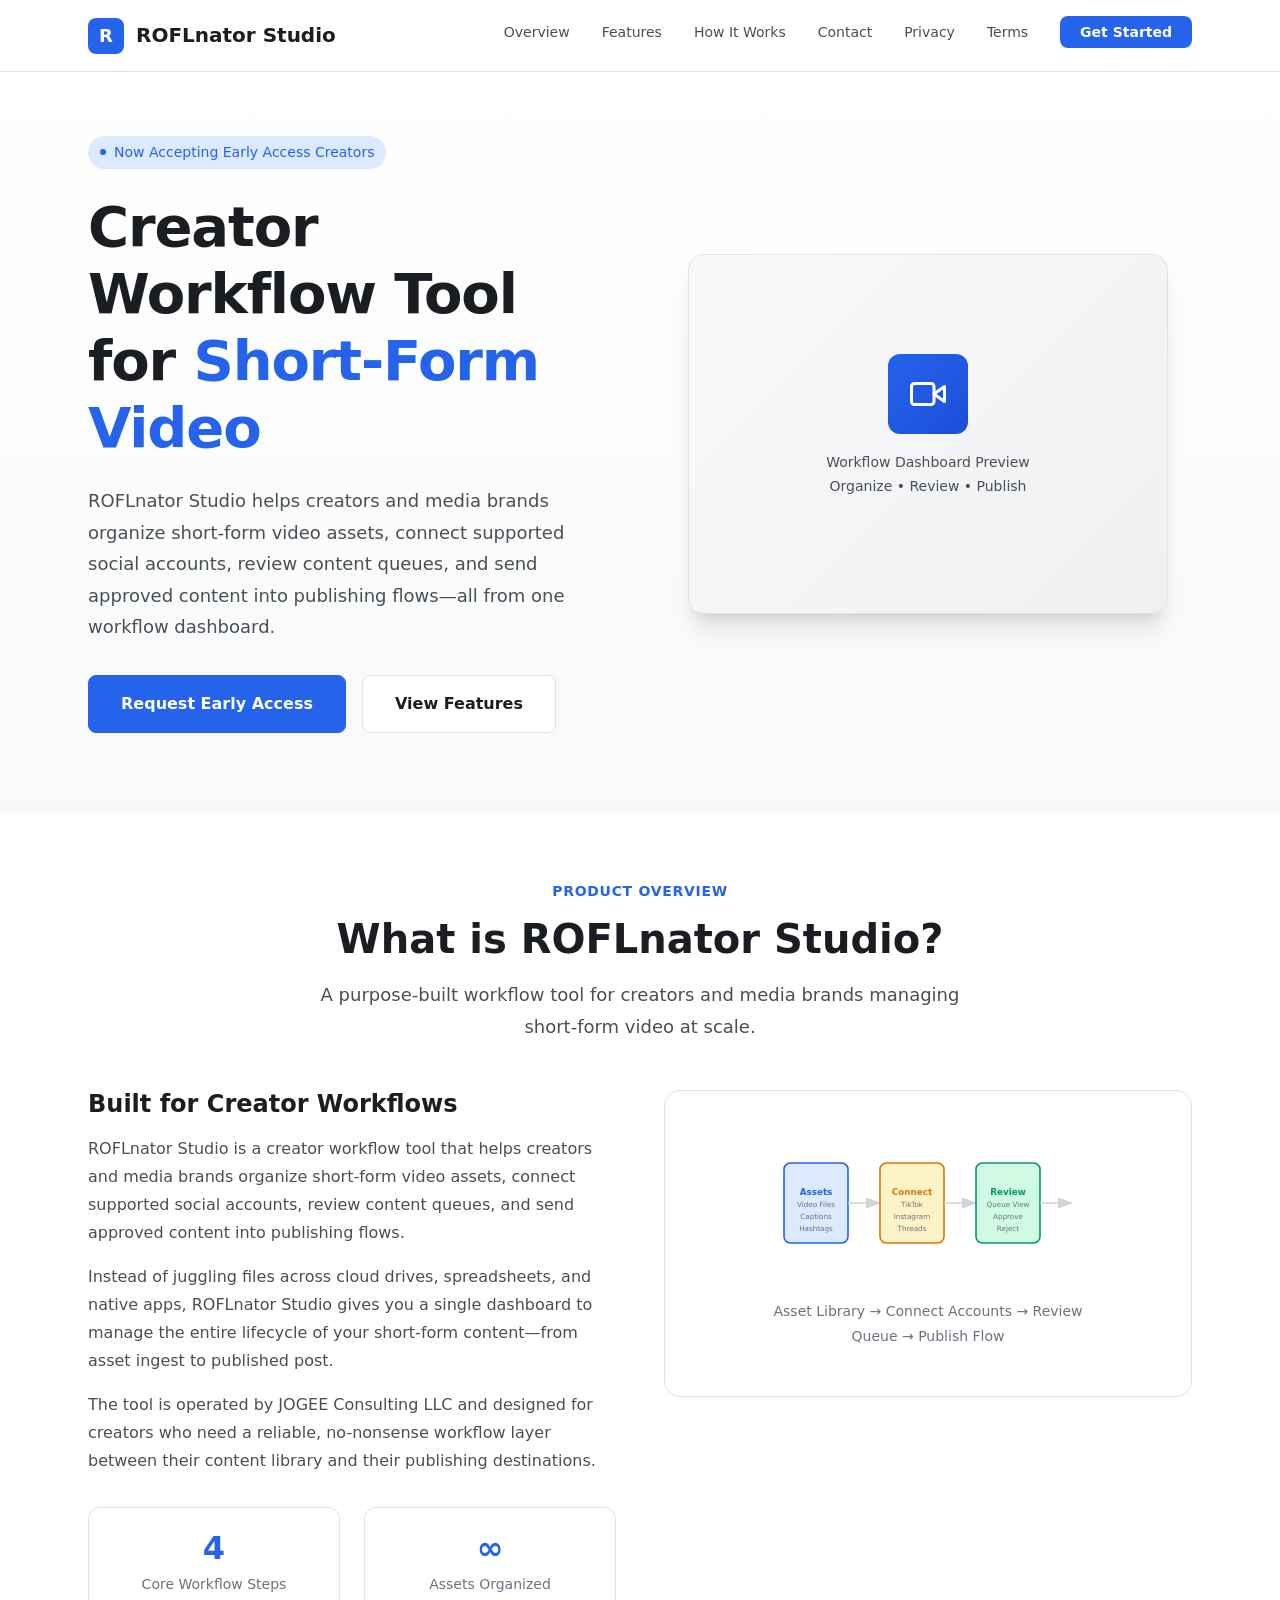
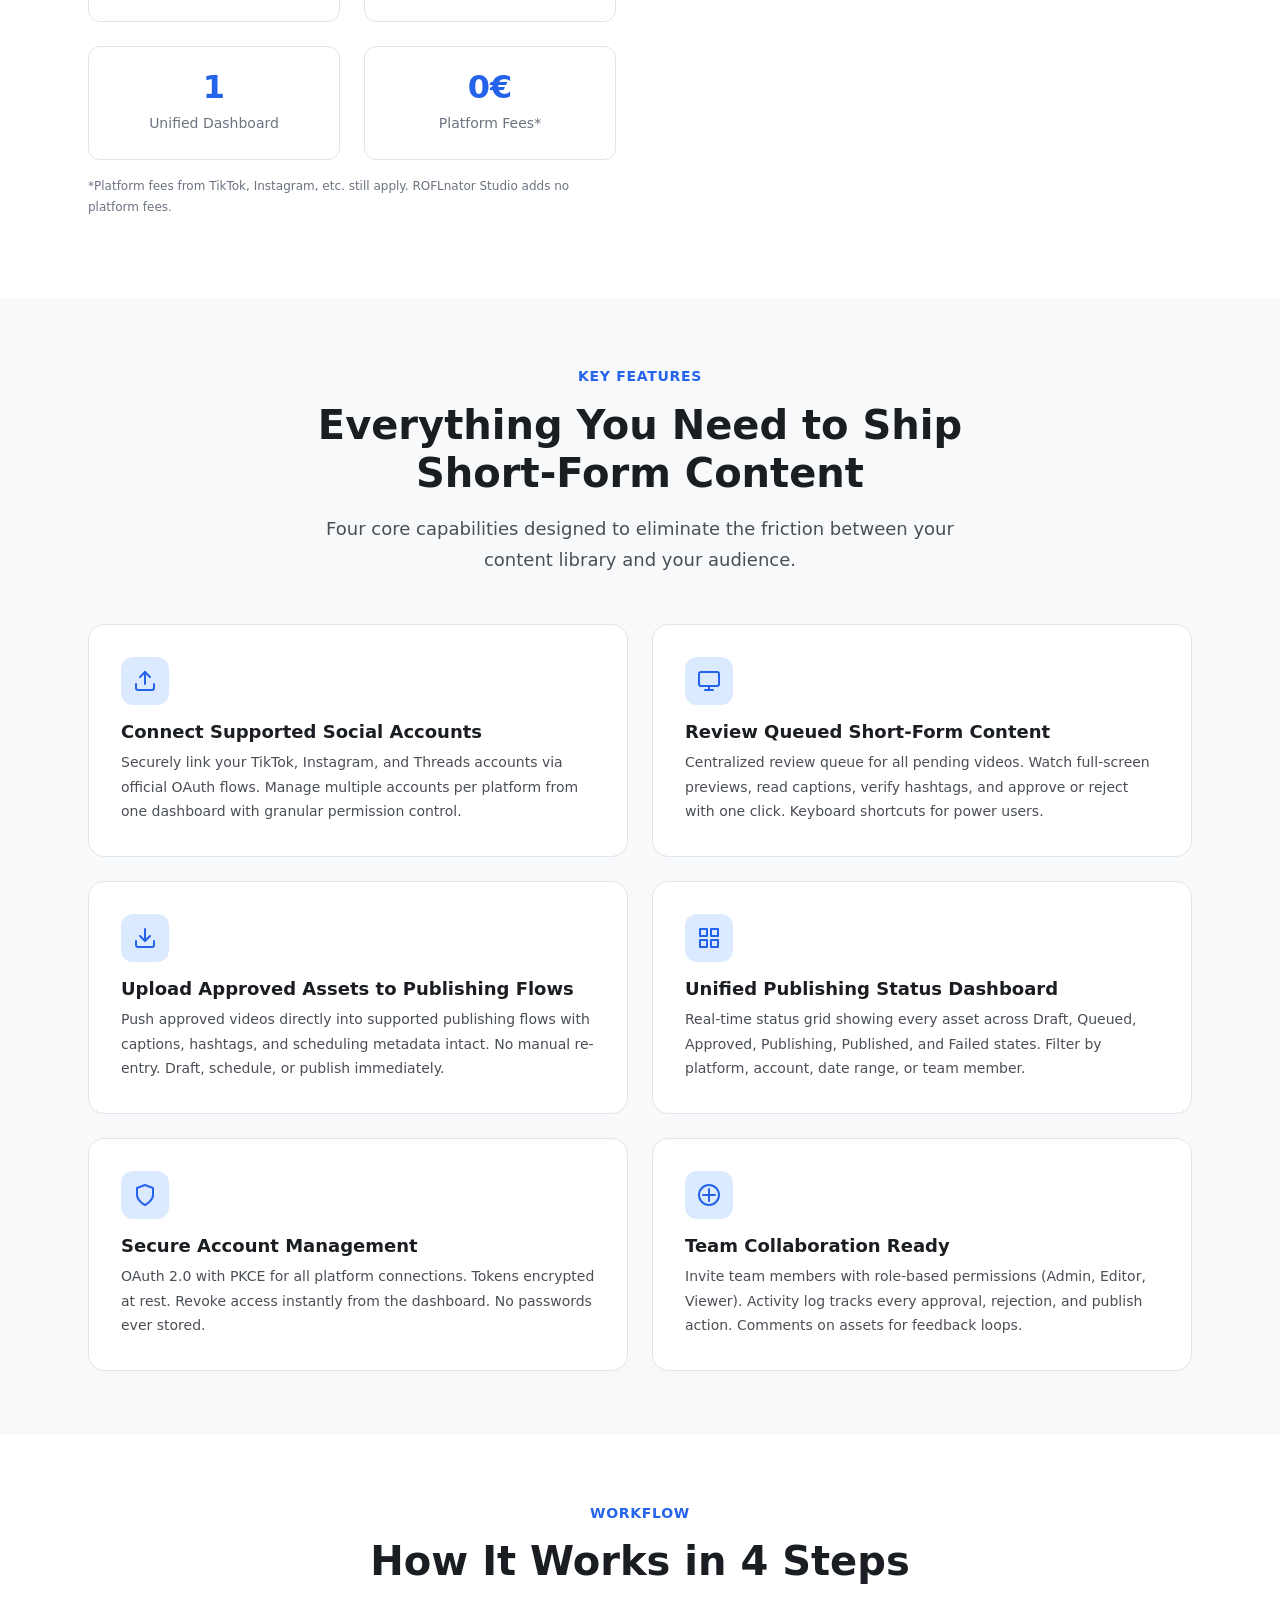
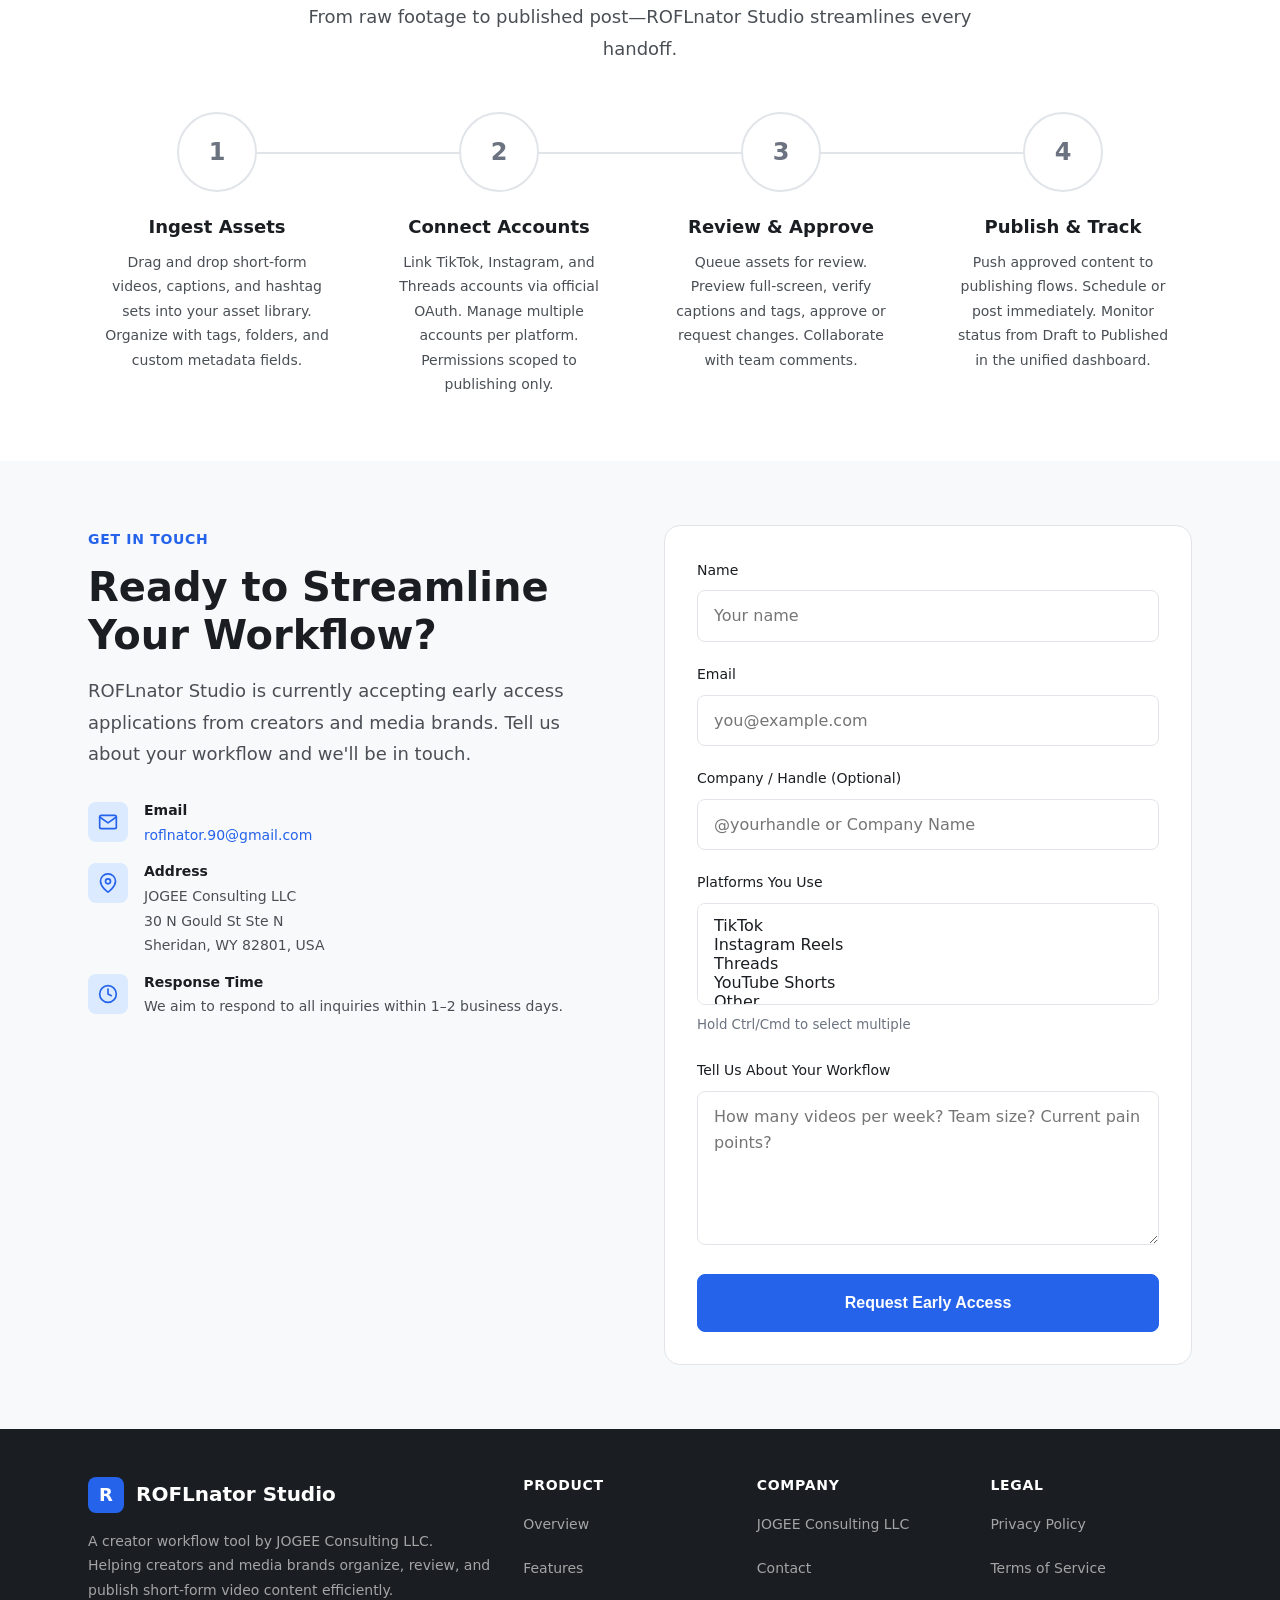
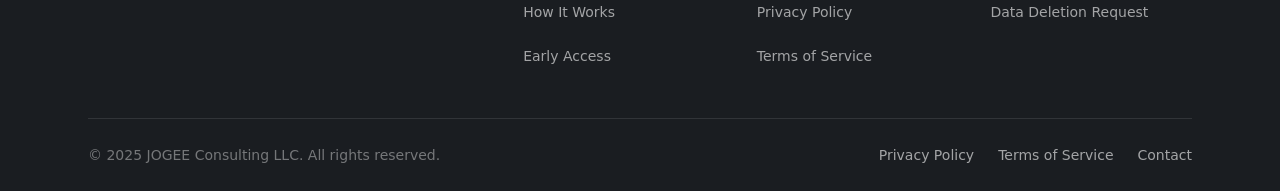
==== index.html @ 49a6d2c1 "ROFLnator Studio static site" ====
<!DOCTYPE html>
<html lang="en">
<head>
  <meta charset="UTF-8">
  <meta name="viewport" content="width=device-width, initial-scale=1.0">
  <meta name="description" content="ROFLnator Studio - A creator workflow tool that helps creators and media brands organize short-form video assets, connect supported social accounts, review content queues, and send approved content into publishing flows.">
  <meta name="theme-color" content="#2563eb">
  <meta property="og:type" content="website">
  <meta property="og:title" content="ROFLnator Studio - Creator Workflow Tool">
  <meta property="og:description" content="Organize short-form video assets, connect social accounts, review content queues, and publish approved videos from one workflow dashboard.">
  <meta property="og:image" content="https://jogee-consulting.github.io/roflnator-studio/og-image.png">
  <meta name="twitter:card" content="summary_large_image">
  <meta name="twitter:title" content="ROFLnator Studio - Creator Workflow Tool">
  <meta name="twitter:description" content="Organize short-form video assets, connect social accounts, review content queues, and publish approved videos from one workflow dashboard.">
  <title>ROFLnator Studio - Creator Workflow Tool for Short-Form Video</title>
  <link rel="stylesheet" href="styles.css">
  <link rel="icon" type="image/svg+xml" href="favicon.svg">
  <link rel="apple-touch-icon" href="apple-touch-icon.png">
  <link rel="manifest" href="site.webmanifest">
</head>
<body>
  <!-- Header -->
  <header class="site-header" role="banner">
    <div class="container">
      <a href="index.html" class="logo" aria-label="ROFLnator Studio Home">
        <span class="logo-mark" aria-hidden="true">R</span>
        <span>ROFLnator Studio</span>
      </a>
      
      <nav class="nav" role="navigation" aria-label="Main navigation">
        <ul class="nav-list" id="navList">
          <li><a href="#overview" class="nav-link">Overview</a></li>
          <li><a href="#features" class="nav-link">Features</a></li>
          <li><a href="#how-it-works" class="nav-link">How It Works</a></li>
          <li><a href="#contact" class="nav-link">Contact</a></li>
          <li><a href="privacy.html" class="nav-link">Privacy</a></li>
          <li><a href="terms.html" class="nav-link">Terms</a></li>
          <li><a href="#contact" class="nav-link nav-cta">Get Started</a></li>
        </ul>
        <button class="nav-toggle" id="navToggle" aria-label="Toggle navigation" aria-expanded="false" aria-controls="navList">
          <span class="nav-toggle-line" aria-hidden="true"></span>
          <span class="nav-toggle-line" aria-hidden="true"></span>
          <span class="nav-toggle-line" aria-hidden="true"></span>
        </button>
      </nav>
    </div>
  </header>

  <!-- Hero Section -->
  <section class="hero" aria-labelledby="hero-title">
    <div class="container">
      <div class="hero-content">
        <span class="hero-badge" aria-hidden="true">Now Accepting Early Access Creators</span>
        <h1 id="hero-title" class="hero-title">
          Creator Workflow Tool for <span class="brand">Short-Form Video</span>
        </h1>
        <p class="hero-description">
          ROFLnator Studio helps creators and media brands organize short-form video assets, connect supported social accounts, review content queues, and send approved content into publishing flows—all from one workflow dashboard.
        </p>
        <div class="hero-actions">
          <a href="#contact" class="btn btn-primary btn-lg">Request Early Access</a>
          <a href="#features" class="btn btn-secondary btn-lg">View Features</a>
        </div>
      </div>
      <div class="hero-visual" aria-hidden="true">
        <div class="hero-illustration">
          <div class="hero-illustration-icon" aria-hidden="true">
            <svg width="36" height="36" viewBox="0 0 24 24" fill="none" stroke="currentColor" stroke-width="2" stroke-linecap="round" stroke-linejoin="round">
              <polygon points="23 7 16 12 23 17 23 7"></polygon>
              <rect x="1" y="5" width="15" height="14" rx="2" ry="2"></rect>
            </svg>
          </div>
          <p class="hero-illustration-text">Workflow Dashboard Preview<br>Organize &bull; Review &bull; Publish</p>
        </div>
      </div>
    </div>
  </section>

  <!-- Overview Section -->
  <section id="overview" class="overview section" aria-labelledby="overview-title">
    <div class="container">
      <div class="section-header">
        <span class="section-label">Product Overview</span>
        <h2 id="overview-title" class="section-title">What is ROFLnator Studio?</h2>
        <p class="section-description">
          A purpose-built workflow tool for creators and media brands managing short-form video at scale.
        </p>
      </div>
      
      <div class="overview-content">
        <div class="overview-text">
          <h3>Built for Creator Workflows</h3>
          <p>
            ROFLnator Studio is a creator workflow tool that helps creators and media brands organize short-form video assets, connect supported social accounts, review content queues, and send approved content into publishing flows.
          </p>
          <p>
            Instead of juggling files across cloud drives, spreadsheets, and native apps, ROFLnator Studio gives you a single dashboard to manage the entire lifecycle of your short-form content—from asset ingest to published post.
          </p>
          <p>
            The tool is operated by JOGEE Consulting LLC and designed for creators who need a reliable, no-nonsense workflow layer between their content library and their publishing destinations.
          </p>
          
          <div class="overview-stats">
            <div class="stat-item">
              <div class="stat-value">4</div>
              <div class="stat-label">Core Workflow Steps</div>
            </div>
            <div class="stat-item">
              <div class="stat-value">∞</div>
              <div class="stat-label">Assets Organized</div>
            </div>
            <div class="stat-item">
              <div class="stat-value">1</div>
              <div class="stat-label">Unified Dashboard</div>
            </div>
            <div class="stat-item">
              <div class="stat-value">0€</div>
              <div class="stat-label">Platform Fees*</div>
            </div>
          </div>
          <p style="font-size: var(--font-size-xs); color: var(--color-text-muted); margin-top: var(--space-4);">
            *Platform fees from TikTok, Instagram, etc. still apply. ROFLnator Studio adds no platform fees.
          </p>
        </div>
        
        <div class="overview-visual" aria-hidden="true">
          <div style="text-align: center; max-width: 320px;">
            <svg width="100%" height="200" viewBox="0 0 400 200" fill="none" xmlns="http://www.w3.org/2000/svg" role="img" aria-label="Workflow diagram showing Assets → Connect → Review → Publish">
              <!-- Asset Library -->
              <rect x="20" y="50" width="80" height="100" rx="8" fill="#dbeafe" stroke="#2563eb" stroke-width="2"/>
              <text x="60" y="90" text-anchor="middle" fill="#2563eb" font-size="11" font-weight="600" font-family="system-ui">Assets</text>
              <text x="60" y="105" text-anchor="middle" fill="#6b7280" font-size="9" font-family="system-ui">Video Files</text>
              <text x="60" y="120" text-anchor="middle" fill="#6b7280" font-size="9" font-family="system-ui">Captions</text>
              <text x="60" y="135" text-anchor="middle" fill="#6b7280" font-size="9" font-family="system-ui">Hashtags</text>
              
              <!-- Arrow 1 -->
              <path d="M100 100 L140 100" stroke="#d1d5db" stroke-width="2" marker-end="url(#arrowhead)"/>
              
              <!-- Connect Accounts -->
              <rect x="140" y="50" width="80" height="100" rx="8" fill="#fef3c7" stroke="#d97706" stroke-width="2"/>
              <text x="180" y="90" text-anchor="middle" fill="#d97706" font-size="11" font-weight="600" font-family="system-ui">Connect</text>
              <text x="180" y="105" text-anchor="middle" fill="#6b7280" font-size="9" font-family="system-ui">TikTok</text>
              <text x="180" y="120" text-anchor="middle" fill="#6b7280" font-size="9" font-family="system-ui">Instagram</text>
              <text x="180" y="135" text-anchor="middle" fill="#6b7280" font-size="9" font-family="system-ui">Threads</text>
              
              <!-- Arrow 2 -->
              <path d="M220 100 L260 100" stroke="#d1d5db" stroke-width="2" marker-end="url(#arrowhead)"/>
              
              <!-- Review Queue -->
              <rect x="260" y="50" width="80" height="100" rx="8" fill="#d1fae5" stroke="#059669" stroke-width="2"/>
              <text x="300" y="90" text-anchor="middle" fill="#059669" font-size="11" font-weight="600" font-family="system-ui">Review</text>
              <text x="300" y="105" text-anchor="middle" fill="#6b7280" font-size="9" font-family="system-ui">Queue View</text>
              <text x="300" y="120" text-anchor="middle" fill="#6b7280" font-size="9" font-family="system-ui">Approve</text>
              <text x="300" y="135" text-anchor="middle" fill="#6b7280" font-size="9" font-family="system-ui">Reject</text>
              
              <!-- Arrow 3 -->
              <path d="M340 100 L380 100" stroke="#d1d5db" stroke-width="2" marker-end="url(#arrowhead)"/>
              
              <!-- Definitions -->
              <defs>
                <marker id="arrowhead" markerWidth="10" markerHeight="7" refX="9" refY="3.5" orient="auto">
                  <polygon points="0 0, 10 3.5, 0 7" fill="#d1d5db"/>
                </marker>
              </defs>
            </svg>
            <p style="margin-top: var(--space-4); font-size: var(--font-size-sm); color: var(--color-text-muted);">
              Asset Library → Connect Accounts → Review Queue → Publish Flow
            </p>
          </div>
        </div>
      </div>
    </div>
  </section>

  <!-- Features Section -->
  <section id="features" class="features section" aria-labelledby="features-title">
    <div class="container">
      <div class="section-header">
        <span class="section-label">Key Features</span>
        <h2 id="features-title" class="section-title">Everything You Need to Ship Short-Form Content</h2>
        <p class="section-description">
          Four core capabilities designed to eliminate the friction between your content library and your audience.
        </p>
      </div>
      
      <div class="features-grid">
        <article class="feature-card">
          <div class="feature-icon" aria-hidden="true">
            <svg width="24" height="24" viewBox="0 0 24 24" fill="none" stroke="currentColor" stroke-width="2" stroke-linecap="round" stroke-linejoin="round">
              <path d="M21 15v4a2 2 0 0 1-2 2H5a2 2 0 0 1-2-2v-4"></path>
              <polyline points="17 8 12 3 7 8"></polyline>
              <line x1="12" y1="3" x2="12" y2="15"></line>
            </svg>
          </div>
          <h3 class="feature-title">Connect Supported Social Accounts</h3>
          <p class="feature-description">
            Securely link your TikTok, Instagram, and Threads accounts via official OAuth flows. Manage multiple accounts per platform from one dashboard with granular permission control.
          </p>
        </article>
        
        <article class="feature-card">
          <div class="feature-icon" aria-hidden="true">
            <svg width="24" height="24" viewBox="0 0 24 24" fill="none" stroke="currentColor" stroke-width="2" stroke-linecap="round" stroke-linejoin="round">
              <rect x="2" y="3" width="20" height="14" rx="2"></rect>
              <path d="M8 21h8"></path>
              <path d="M12 17v4"></path>
            </svg>
          </div>
          <h3 class="feature-title">Review Queued Short-Form Content</h3>
          <p class="feature-description">
            Centralized review queue for all pending videos. Watch full-screen previews, read captions, verify hashtags, and approve or reject with one click. Keyboard shortcuts for power users.
          </p>
        </article>
        
        <article class="feature-card">
          <div class="feature-icon" aria-hidden="true">
            <svg width="24" height="24" viewBox="0 0 24 24" fill="none" stroke="currentColor" stroke-width="2" stroke-linecap="round" stroke-linejoin="round">
              <path d="M21 15v4a2 2 0 0 1-2 2H5a2 2 0 0 1-2-2v-4"></path>
              <polyline points="7 10 12 15 17 10"></polyline>
              <line x1="12" y1="15" x2="12" y2="3"></line>
            </svg>
          </div>
          <h3 class="feature-title">Upload Approved Assets to Publishing Flows</h3>
          <p class="feature-description">
            Push approved videos directly into supported publishing flows with captions, hashtags, and scheduling metadata intact. No manual re-entry. Draft, schedule, or publish immediately.
          </p>
        </article>
        
        <article class="feature-card">
          <div class="feature-icon" aria-hidden="true">
            <svg width="24" height="24" viewBox="0 0 24 24" fill="none" stroke="currentColor" stroke-width="2" stroke-linecap="round" stroke-linejoin="round">
              <rect x="3" y="3" width="7" height="7"></rect>
              <rect x="14" y="3" width="7" height="7"></rect>
              <rect x="14" y="14" width="7" height="7"></rect>
              <rect x="3" y="14" width="7" height="7"></rect>
            </svg>
          </div>
          <h3 class="feature-title">Unified Publishing Status Dashboard</h3>
          <p class="feature-description">
            Real-time status grid showing every asset across Draft, Queued, Approved, Publishing, Published, and Failed states. Filter by platform, account, date range, or team member.
          </p>
        </article>
        
        <article class="feature-card">
          <div class="feature-icon" aria-hidden="true">
            <svg width="24" height="24" viewBox="0 0 24 24" fill="none" stroke="currentColor" stroke-width="2" stroke-linecap="round" stroke-linejoin="round">
              <path d="M12 22s8-4 8-10V5l-8-3-8 3v7c0 6 8 10 8 10z"></path>
            </svg>
          </div>
          <h3 class="feature-title">Secure Account Management</h3>
          <p class="feature-description">
            OAuth 2.0 with PKCE for all platform connections. Tokens encrypted at rest. Revoke access instantly from the dashboard. No passwords ever stored.
          </p>
        </article>
        
        <article class="feature-card">
          <div class="feature-icon" aria-hidden="true">
            <svg width="24" height="24" viewBox="0 0 24 24" fill="none" stroke="currentColor" stroke-width="2" stroke-linecap="round" stroke-linejoin="round">
              <circle cx="12" cy="12" r="10"></circle>
              <line x1="12" y1="6" x2="12" y2="18"></line>
              <line x1="6" y1="12" x2="18" y2="12"></line>
            </svg>
          </div>
          <h3 class="feature-title">Team Collaboration Ready</h3>
          <p class="feature-description">
            Invite team members with role-based permissions (Admin, Editor, Viewer). Activity log tracks every approval, rejection, and publish action. Comments on assets for feedback loops.
          </p>
        </article>
      </div>
    </div>
  </section>

  <!-- How It Works Section -->
  <section id="how-it-works" class="how-it-works section" aria-labelledby="how-title">
    <div class="container">
      <div class="section-header">
        <span class="section-label">Workflow</span>
        <h2 id="how-title" class="section-title">How It Works in 4 Steps</h2>
        <p class="section-description">
          From raw footage to published post—ROFLnator Studio streamlines every handoff.
        </p>
      </div>
      
      <div class="steps">
        <article class="step">
          <div class="step-number" aria-hidden="true">1</div>
          <h3 class="step-title">Ingest Assets</h3>
          <p class="step-description">
            Drag and drop short-form videos, captions, and hashtag sets into your asset library. Organize with tags, folders, and custom metadata fields.
          </p>
        </article>
        
        <article class="step">
          <div class="step-number" aria-hidden="true">2</div>
          <h3 class="step-title">Connect Accounts</h3>
          <p class="step-description">
            Link TikTok, Instagram, and Threads accounts via official OAuth. Manage multiple accounts per platform. Permissions scoped to publishing only.
          </p>
        </article>
        
        <article class="step">
          <div class="step-number" aria-hidden="true">3</div>
          <h3 class="step-title">Review & Approve</h3>
          <p class="step-description">
            Queue assets for review. Preview full-screen, verify captions and tags, approve or request changes. Collaborate with team comments.
          </p>
        </article>
        
        <article class="step">
          <div class="step-number" aria-hidden="true">4</div>
          <h3 class="step-title">Publish & Track</h3>
          <p class="step-description">
            Push approved content to publishing flows. Schedule or post immediately. Monitor status from Draft to Published in the unified dashboard.
          </p>
        </article>
      </div>
    </div>
  </section>

  <!-- Contact Section -->
  <section id="contact" class="contact section" aria-labelledby="contact-title">
    <div class="container">
      <div class="contact-content">
        <div class="contact-info">
          <div class="section-header" style="text-align: left; margin-bottom: var(--space-8);">
            <span class="section-label">Get in Touch</span>
            <h2 id="contact-title" class="section-title">Ready to Streamline Your Workflow?</h2>
            <p class="section-description">
              ROFLnator Studio is currently accepting early access applications from creators and media brands. Tell us about your workflow and we'll be in touch.
            </p>
          </div>
          
          <div class="contact-details">
            <div class="contact-item">
              <div class="contact-icon" aria-hidden="true">
                <svg width="20" height="20" viewBox="0 0 24 24" fill="none" stroke="currentColor" stroke-width="2" stroke-linecap="round" stroke-linejoin="round">
                  <path d="M4 4h16c1.1 0 2 .9 2 2v12c0 1.1-.9 2-2 2H4c-1.1 0-2-.9-2-2V6c0-1.1.9-2 2-2z"></path>
                  <polyline points="22,6 12,13 2,6"></polyline>
                </svg>
              </div>
              <div class="contact-text">
                <h4>Email</h4>
                <p><a href="mailto:roflnator.90@gmail.com">roflnator.90@gmail.com</a></p>
              </div>
            </div>
            
            <div class="contact-item">
              <div class="contact-icon" aria-hidden="true">
                <svg width="20" height="20" viewBox="0 0 24 24" fill="none" stroke="currentColor" stroke-width="2" stroke-linecap="round" stroke-linejoin="round">
                  <path d="M21 10c0 7-9 13-9 13s-9-6-9-13a9 9 0 0 1 18 0z"></path>
                  <circle cx="12" cy="10" r="3"></circle>
                </svg>
              </div>
              <div class="contact-text">
                <h4>Address</h4>
                <p>JOGEE Consulting LLC<br>30 N Gould St Ste N<br>Sheridan, WY 82801, USA</p>
              </div>
            </div>
            
            <div class="contact-item">
              <div class="contact-icon" aria-hidden="true">
                <svg width="20" height="20" viewBox="0 0 24 24" fill="none" stroke="currentColor" stroke-width="2" stroke-linecap="round" stroke-linejoin="round">
                  <circle cx="12" cy="12" r="10"></circle>
                  <polyline points="12 6 12 12 16 14"></polyline>
                </svg>
              </div>
              <div class="contact-text">
                <h4>Response Time</h4>
                <p>We aim to respond to all inquiries within 1–2 business days.</p>
              </div>
            </div>
          </div>
        </div>
        
        <form class="contact-form" action="https://formspree.io/f/your-form-id" method="POST" aria-label="Contact form">
          <div class="form-group">
            <label for="name" class="form-label">Name</label>
            <input type="text" id="name" name="name" class="form-input" required autocomplete="name" placeholder="Your name">
          </div>
          <div class="form-group">
            <label for="email" class="form-label">Email</label>
            <input type="email" id="email" name="email" class="form-input" required autocomplete="email" placeholder="you@example.com">
          </div>
          <div class="form-group">
            <label for="company" class="form-label">Company / Handle (Optional)</label>
            <input type="text" id="company" name="company" class="form-input" autocomplete="organization" placeholder="@yourhandle or Company Name">
          </div>
          <div class="form-group">
            <label for="platforms" class="form-label">Platforms You Use</label>
            <select id="platforms" name="platforms" class="form-input" multiple>
              <option value="tiktok">TikTok</option>
              <option value="instagram">Instagram Reels</option>
              <option value="threads">Threads</option>
              <option value="youtube">YouTube Shorts</option>
              <option value="other">Other</option>
            </select>
            <small style="color: var(--color-text-muted);">Hold Ctrl/Cmd to select multiple</small>
          </div>
          <div class="form-group">
            <label for="message" class="form-label">Tell Us About Your Workflow</label>
            <textarea id="message" name="message" class="form-textarea" rows="5" placeholder="How many videos per week? Team size? Current pain points?"></textarea>
          </div>
          <button type="submit" class="btn btn-primary btn-lg form-submit">Request Early Access</button>
        </form>
      </div>
    </div>
  </section>

  <!-- Footer -->
  <footer class="site-footer" role="contentinfo">
    <div class="container">
      <div class="footer-content">
        <div class="footer-brand">
          <a href="index.html" class="logo" aria-label="ROFLnator Studio Home">
            <span class="logo-mark" aria-hidden="true">R</span>
            <span>ROFLnator Studio</span>
          </a>
          <p>
            A creator workflow tool by JOGEE Consulting LLC. Helping creators and media brands organize, review, and publish short-form video content efficiently.
          </p>
        </div>
        
        <nav class="footer-column" aria-label="Product">
          <h4>Product</h4>
          <ul class="footer-links">
            <li><a href="#overview">Overview</a></li>
            <li><a href="#features">Features</a></li>
            <li><a href="#how-it-works">How It Works</a></li>
            <li><a href="#contact">Early Access</a></li>
          </ul>
        </nav>
        
        <nav class="footer-column" aria-label="Company">
          <h4>Company</h4>
          <ul class="footer-links">
            <li><a href="https://jogee-consulting.com" target="_blank" rel="noopener">JOGEE Consulting LLC</a></li>
            <li><a href="#contact">Contact</a></li>
            <li><a href="privacy.html">Privacy Policy</a></li>
            <li><a href="terms.html">Terms of Service</a></li>
          </ul>
        </nav>
        
        <nav class="footer-column" aria-label="Legal">
          <h4>Legal</h4>
          <ul class="footer-links">
            <li><a href="privacy.html">Privacy Policy</a></li>
            <li><a href="terms.html">Terms of Service</a></li>
            <li><a href="mailto:roflnator.90@gmail.com">Data Deletion Request</a></li>
          </ul>
        </nav>
      </div>
      
      <div class="footer-bottom">
        <p class="footer-copyright">
          © 2025 JOGEE Consulting LLC. All rights reserved.
        </p>
        <nav class="footer-legal" aria-label="Footer legal links">
          <a href="privacy.html">Privacy Policy</a>
          <a href="terms.html">Terms of Service</a>
          <a href="mailto:roflnator.90@gmail.com">Contact</a>
        </nav>
      </div>
    </div>
  </footer>

  <script src="script.js"></script>
</body>
</html>
---- styles.css ----
/* ROFLnator Studio - Professional Design System */
/* GitHub Pages compatible - Pure CSS, no build step required */

/* ==========================================================================
   CSS Custom Properties (Design Tokens)
   ========================================================================== */
:root {
  /* Color Palette - Neutral Professional */
  --color-bg: #ffffff;
  --color-bg-alt: #f8f9fa;
  --color-bg-muted: #eef0f2;
  --color-surface: #ffffff;
  --color-surface-elevated: #ffffff;
  --color-border: #e1e4e8;
  --color-border-strong: #d0d5d9;
  
  --color-text-primary: #1a1d21;
  --color-text-secondary: #4a4f55;
  --color-text-muted: #6b7280;
  --color-text-inverse: #ffffff;
  --color-text-link: #2563eb;
  --color-text-link-hover: #1d4ed8;
  
  --color-brand: #2563eb;
  --color-brand-hover: #1d4ed8;
  --color-brand-light: #dbeafe;
  --color-brand-muted: #93c5fd;
  
  --color-success: #059669;
  --color-success-light: #d1fae5;
  --color-warning: #d97706;
  --color-warning-light: #fef3c7;
  --color-error: #dc2626;
  --color-error-light: #fee2e2;
  
  /* Typography */
  --font-sans: system-ui, -apple-system, BlinkMacSystemFont, 'Segoe UI', Roboto, 'Helvetica Neue', Arial, sans-serif;
  --font-mono: ui-monospace, SFMono-Regular, 'SF Mono', Menlo, Consolas, 'Liberation Mono', monospace;
  
  --font-size-xs: 0.75rem;    /* 12px */
  --font-size-sm: 0.875rem;   /* 14px */
  --font-size-base: 1rem;     /* 16px */
  --font-size-lg: 1.125rem;   /* 18px */
  --font-size-xl: 1.25rem;    /* 20px */
  --font-size-2xl: 1.5rem;    /* 24px */
  --font-size-3xl: 2rem;      /* 32px */
  --font-size-4xl: 2.5rem;    /* 40px */
  --font-size-5xl: 3.5rem;    /* 56px */
  
  --font-weight-normal: 400;
  --font-weight-medium: 500;
  --font-weight-semibold: 600;
  --font-weight-bold: 700;
  
  --line-height-tight: 1.2;
  --line-height-snug: 1.4;
  --line-height-normal: 1.6;
  --line-height-relaxed: 1.75;
  --line-height-loose: 2;
  
  /* Spacing Scale */
  --space-1: 0.25rem;   /* 4px */
  --space-2: 0.5rem;    /* 8px */
  --space-3: 0.75rem;   /* 12px */
  --space-4: 1rem;      /* 16px */
  --space-5: 1.25rem;   /* 20px */
  --space-6: 1.5rem;    /* 24px */
  --space-8: 2rem;      /* 32px */
  --space-10: 2.5rem;   /* 40px */
  --space-12: 3rem;     /* 48px */
  --space-16: 4rem;     /* 64px */
  --space-20: 5rem;     /* 80px */
  --space-24: 6rem;     /* 96px */
  
  /* Border Radius */
  --radius-sm: 0.25rem;   /* 4px */
  --radius-md: 0.5rem;    /* 8px */
  --radius-lg: 0.75rem;   /* 12px */
  --radius-xl: 1rem;      /* 16px */
  --radius-2xl: 1.5rem;   /* 24px */
  --radius-full: 9999px;
  
  /* Shadows */
  --shadow-sm: 0 1px 2px 0 rgb(0 0 0 / 0.05);
  --shadow-md: 0 4px 6px -1px rgb(0 0 0 / 0.1), 0 2px 4px -2px rgb(0 0 0 / 0.1);
  --shadow-lg: 0 10px 15px -3px rgb(0 0 0 / 0.1), 0 4px 6px -4px rgb(0 0 0 / 0.1);
  --shadow-xl: 0 20px 25px -5px rgb(0 0 0 / 0.1), 0 8px 10px -6px rgb(0 0 0 / 0.1);
  
  /* Transitions */
  --transition-fast: 150ms ease;
  --transition-base: 200ms ease;
  --transition-slow: 300ms ease;
  
  /* Layout */
  --container-max: 72rem;     /* 1152px */
  --container-narrow: 48rem;  /* 768px */
  --header-height: 4.5rem;    /* 72px */
  
  /* Z-index */
  --z-dropdown: 100;
  --z-sticky: 200;
  --z-fixed: 300;
  --z-modal: 400;
  --z-popover: 500;
  --z-tooltip: 600;
}

/* ==========================================================================
   Reset & Base Styles
   ========================================================================== */
*, *::before, *::after {
  box-sizing: border-box;
  margin: 0;
  padding: 0;
}

html {
  font-size: 16px;
  scroll-behavior: smooth;
  -webkit-text-size-adjust: 100%;
}

body {
  font-family: var(--font-sans);
  font-size: var(--font-size-base);
  line-height: var(--line-height-relaxed);
  color: var(--color-text-primary);
  background-color: var(--color-bg);
  -webkit-font-smoothing: antialiased;
  -moz-osx-font-smoothing: grayscale;
  text-rendering: optimizeLegibility;
}

img, picture, video, canvas, svg {
  display: block;
  max-width: 100%;
  height: auto;
}

a {
  color: var(--color-text-link);
  text-decoration: none;
  transition: color var(--transition-fast);
}

a:hover {
  color: var(--color-text-link-hover);
}

a:focus-visible,
button:focus-visible,
input:focus-visible,
select:focus-visible,
textarea:focus-visible {
  outline: 2px solid var(--color-brand);
  outline-offset: 2px;
}

h1, h2, h3, h4, h5, h6 {
  font-weight: var(--font-weight-bold);
  line-height: var(--line-height-tight);
  color: var(--color-text-primary);
}

h1 { font-size: var(--font-size-5xl); }
h2 { font-size: var(--font-size-4xl); }
h3 { font-size: var(--font-size-3xl); }
h4 { font-size: var(--font-size-2xl); }
h5 { font-size: var(--font-size-xl); }
h6 { font-size: var(--font-size-lg); }

p {
  margin-bottom: var(--space-4);
  line-height: var(--line-height-relaxed);
}

ul, ol {
  margin-bottom: var(--space-4);
  padding-left: var(--space-6);
}

li {
  margin-bottom: var(--space-2);
}

code, pre {
  font-family: var(--font-mono);
  font-size: 0.9em;
}

code {
  background: var(--color-bg-muted);
  padding: var(--space-1) var(--space-2);
  border-radius: var(--radius-sm);
}

pre {
  background: var(--color-bg-alt);
  padding: var(--space-4);
  border-radius: var(--radius-md);
  overflow-x: auto;
  margin-bottom: var(--space-4);
}

pre code {
  background: none;
  padding: 0;
}

hr {
  border: none;
  border-top: 1px solid var(--color-border);
  margin: var(--space-12) 0;
}

/* ==========================================================================
   Layout Utilities
   ========================================================================== */
.container {
  width: 100%;
  max-width: var(--container-max);
  margin: 0 auto;
  padding: 0 var(--space-6);
}

.container-narrow {
  max-width: var(--container-narrow);
}

.section {
  padding: var(--space-16) 0;
}

.section-sm {
  padding: var(--space-10) 0;
}

.section-lg {
  padding: var(--space-20) 0;
}

.section-xl {
  padding: var(--space-24) 0;
}

/* ==========================================================================
   Header & Navigation
   ========================================================================== */
.site-header {
  position: fixed;
  top: 0;
  left: 0;
  right: 0;
  height: var(--header-height);
  background: rgba(255, 255, 255, 0.95);
  backdrop-filter: blur(8px);
  border-bottom: 1px solid var(--color-border);
  z-index: var(--z-fixed);
}

.site-header .container {
  display: flex;
  align-items: center;
  justify-content: space-between;
  height: 100%;
}

.logo {
  display: flex;
  align-items: center;
  gap: var(--space-3);
  font-weight: var(--font-weight-bold);
  font-size: var(--font-size-xl);
  color: var(--color-text-primary);
  text-decoration: none;
}

.logo:hover {
  color: var(--color-brand);
}

.logo-mark {
  width: 36px;
  height: 36px;
  background: var(--color-brand);
  border-radius: var(--radius-md);
  display: flex;
  align-items: center;
  justify-content: center;
  color: var(--color-text-inverse);
  font-weight: var(--font-weight-bold);
  font-size: var(--font-size-lg);
}

.nav-list {
  display: flex;
  align-items: center;
  gap: var(--space-8);
  list-style: none;
  padding: 0;
  margin: 0;
}

.nav-link {
  font-size: var(--font-size-sm);
  font-weight: var(--font-weight-medium);
  color: var(--color-text-secondary);
  padding: var(--space-2) 0;
  position: relative;
  transition: color var(--transition-fast);
}

.nav-link:hover {
  color: var(--color-text-primary);
}

.nav-link::after {
  content: '';
  position: absolute;
  bottom: 0;
  left: 0;
  width: 0;
  height: 2px;
  background: var(--color-brand);
  transition: width var(--transition-base);
}

.nav-link:hover::after {
  width: 100%;
}

.nav-cta {
  background: var(--color-brand);
  color: var(--color-text-inverse) !important;
  padding: var(--space-2) var(--space-5);
  border-radius: var(--radius-md);
  font-weight: var(--font-weight-semibold);
  font-size: var(--font-size-sm);
  transition: background-color var(--transition-fast), transform var(--transition-fast), box-shadow var(--transition-fast);
}

.nav-cta:hover {
  background: var(--color-brand-hover);
  color: var(--color-text-inverse) !important;
  transform: translateY(-1px);
  box-shadow: var(--shadow-md);
}

.nav-cta::after {
  display: none;
}

/* Mobile nav toggle */
.nav-toggle {
  display: none;
  background: none;
  border: none;
  padding: var(--space-2);
  cursor: pointer;
}

.nav-toggle-line {
  display: block;
  width: 24px;
  height: 2px;
  background: var(--color-text-primary);
  margin: 5px 0;
  transition: transform var(--transition-base), opacity var(--transition-base);
}

/* ==========================================================================
   Hero Section
   ========================================================================== */
.hero {
  padding: calc(var(--header-height) + var(--space-16)) 0 var(--space-20);
  background: linear-gradient(180deg, var(--color-bg) 0%, var(--color-bg-alt) 100%);
}

.hero .container {
  display: grid;
  grid-template-columns: 1fr 1fr;
  gap: var(--space-12);
  align-items: center;
}

.hero-content {
  max-width: 48rem;
}

.hero-badge {
  display: inline-flex;
  align-items: center;
  gap: var(--space-2);
  background: var(--color-brand-light);
  color: var(--color-brand);
  padding: var(--space-1) var(--space-3);
  border-radius: var(--radius-full);
  font-size: var(--font-size-sm);
  font-weight: var(--font-weight-medium);
  margin-bottom: var(--space-6);
  width: fit-content;
}

.hero-badge::before {
  content: '';
  width: 6px;
  height: 6px;
  background: var(--color-brand);
  border-radius: 50%;
  animation: pulse 2s infinite;
}

@keyframes pulse {
  0%, 100% { opacity: 1; }
  50% { opacity: 0.5; }
}

.hero-title {
  font-size: clamp(var(--font-size-3xl), 5vw, var(--font-size-5xl));
  line-height: var(--line-height-tight);
  margin-bottom: var(--space-6);
  letter-spacing: -0.02em;
}

.hero-title .brand {
  color: var(--color-brand);
}

.hero-description {
  font-size: var(--font-size-lg);
  line-height: var(--line-height-relaxed);
  color: var(--color-text-secondary);
  margin-bottom: var(--space-8);
  max-width: 38rem;
}

.hero-actions {
  display: flex;
  flex-wrap: wrap;
  gap: var(--space-4);
}

.hero-visual {
  display: flex;
  justify-content: center;
  align-items: center;
}

.hero-illustration {
  width: 100%;
  max-width: 480px;
  aspect-ratio: 4/3;
  background: linear-gradient(135deg, var(--color-bg-alt) 0%, var(--color-bg-muted) 100%);
  border-radius: var(--radius-xl);
  border: 1px solid var(--color-border);
  display: flex;
  flex-direction: column;
  align-items: center;
  justify-content: center;
  gap: var(--space-4);
  padding: var(--space-8);
  box-shadow: var(--shadow-xl);
}

.hero-illustration-icon {
  width: 80px;
  height: 80px;
  background: linear-gradient(135deg, var(--color-brand) 0%, var(--color-brand-hover) 100%);
  border-radius: var(--radius-lg);
  display: flex;
  align-items: center;
  justify-content: center;
  color: var(--color-text-inverse);
  font-size: 2rem;
}

.hero-illustration-text {
  text-align: center;
  color: var(--color-text-secondary);
  font-size: var(--font-size-sm);
  line-height: var(--line-height-relaxed);
}

/* ==========================================================================
   Buttons
   ========================================================================== */
.btn {
  display: inline-flex;
  align-items: center;
  justify-content: center;
  gap: var(--space-2);
  padding: var(--space-3) var(--space-6);
  font-size: var(--font-size-sm);
  font-weight: var(--font-weight-semibold);
  line-height: 1.5;
  border-radius: var(--radius-md);
  border: 1px solid transparent;
  cursor: pointer;
  transition: all var(--transition-fast);
  text-decoration: none;
  white-space: nowrap;
}

.btn:disabled {
  opacity: 0.6;
  cursor: not-allowed;
}

.btn-primary {
  background: var(--color-brand);
  color: var(--color-text-inverse);
  border-color: var(--color-brand);
}

.btn-primary:hover:not(:disabled) {
  background: var(--color-brand-hover);
  border-color: var(--color-brand-hover);
  box-shadow: var(--shadow-md);
}

.btn-secondary {
  background: var(--color-surface);
  color: var(--color-text-primary);
  border-color: var(--color-border);
}

.btn-secondary:hover:not(:disabled) {
  background: var(--color-bg-alt);
  border-color: var(--color-border-strong);
  box-shadow: var(--shadow-sm);
}

.btn-outline {
  background: transparent;
  color: var(--color-brand);
  border-color: var(--color-brand);
}

.btn-outline:hover:not(:disabled) {
  background: var(--color-brand-light);
}

.btn-ghost {
  background: transparent;
  color: var(--color-text-secondary);
  border-color: transparent;
}

.btn-ghost:hover:not(:disabled) {
  background: var(--color-bg-muted);
  color: var(--color-text-primary);
}

.btn-lg {
  padding: var(--space-4) var(--space-8);
  font-size: var(--font-size-base);
}

.btn-sm {
  padding: var(--space-2) var(--space-4);
  font-size: var(--font-size-xs);
}

.btn-full {
  width: 100%;
}

/* ==========================================================================
   Sections - Common
   ========================================================================== */
.section-header {
  text-align: center;
  max-width: 42rem;
  margin: 0 auto var(--space-12);
}

.section-label {
  display: inline-block;
  font-size: var(--font-size-sm);
  font-weight: var(--font-weight-semibold);
  color: var(--color-brand);
  text-transform: uppercase;
  letter-spacing: 0.05em;
  margin-bottom: var(--space-3);
}

.section-title {
  margin-bottom: var(--space-4);
}

.section-description {
  color: var(--color-text-secondary);
  font-size: var(--font-size-lg);
  margin-bottom: 0;
}

/* ==========================================================================
   Overview Section
   ========================================================================== */
.overview {
  background: var(--color-bg);
}

.overview-content {
  display: grid;
  grid-template-columns: 1fr 1fr;
  gap: var(--space-12);
  align-items: start;
}

.overview-text h3 {
  font-size: var(--font-size-2xl);
  margin-bottom: var(--space-4);
}

.overview-text p {
  margin-bottom: var(--space-4);
  color: var(--color-text-secondary);
}

.overview-stats {
  display: grid;
  grid-template-columns: repeat(2, 1fr);
  gap: var(--space-6);
  margin-top: var(--space-8);
}

.stat-item {
  padding: var(--space-6);
  background: var(--color-surface);
  border: 1px solid var(--color-border);
  border-radius: var(--radius-lg);
  text-align: center;
  transition: border-color var(--transition-base), box-shadow var(--transition-base);
}

.stat-item:hover {
  border-color: var(--color-border-strong);
  box-shadow: var(--shadow-md);
}

.stat-value {
  font-size: var(--font-size-3xl);
  font-weight: var(--font-weight-bold);
  color: var(--color-brand);
  line-height: 1;
  margin-bottom: var(--space-2);
}

.stat-label {
  font-size: var(--font-size-sm);
  color: var(--color-text-muted);
  font-weight: var(--font-weight-medium);
}

.overview-visual {
  background: var(--color-surface);
  border: 1px solid var(--color-border);
  border-radius: var(--radius-xl);
  padding: var(--space-8);
  min-height: 300px;
  display: flex;
  flex-direction: column;
  justify-content: center;
  align-items: center;
}

/* ==========================================================================
   Features Section
   ========================================================================== */
.features {
  background: var(--color-bg-alt);
}

.features-grid {
  display: grid;
  grid-template-columns: repeat(2, 1fr);
  gap: var(--space-6);
}

.feature-card {
  background: var(--color-surface);
  border: 1px solid var(--color-border);
  border-radius: var(--radius-xl);
  padding: var(--space-8);
  transition: all var(--transition-base);
}

.feature-card:hover {
  border-color: var(--color-brand);
  box-shadow: var(--shadow-lg);
  transform: translateY(-2px);
}

.feature-icon {
  width: 48px;
  height: 48px;
  background: var(--color-brand-light);
  border-radius: var(--radius-lg);
  display: flex;
  align-items: center;
  justify-content: center;
  margin-bottom: var(--space-4);
  color: var(--color-brand);
  font-size: 1.5rem;
}

.feature-title {
  font-size: var(--font-size-lg);
  font-weight: var(--font-weight-semibold);
  margin-bottom: var(--space-2);
}

.feature-description {
  color: var(--color-text-secondary);
  font-size: var(--font-size-sm);
  line-height: var(--line-height-relaxed);
  margin-bottom: 0;
}

/* ==========================================================================
   How It Works Section
   ========================================================================== */
.how-it-works {
  background: var(--color-bg);
}

.steps {
  display: grid;
  grid-template-columns: repeat(4, 1fr);
  gap: var(--space-6);
  position: relative;
}

.steps::before {
  content: '';
  position: absolute;
  top: 40px;
  left: 10%;
  right: 10%;
  height: 2px;
  background: var(--color-border);
  z-index: 0;
}

.step {
  position: relative;
  z-index: 1;
  text-align: center;
  padding: 0 var(--space-4);
}

.step-number {
  width: 80px;
  height: 80px;
  background: var(--color-surface);
  border: 2px solid var(--color-border);
  border-radius: 50%;
  display: flex;
  align-items: center;
  justify-content: center;
  margin: 0 auto var(--space-6);
  font-size: var(--font-size-2xl);
  font-weight: var(--font-weight-bold);
  color: var(--color-text-muted);
  transition: all var(--transition-base);
  position: relative;
}

.step:hover .step-number {
  border-color: var(--color-brand);
  background: var(--color-brand);
  color: var(--color-text-inverse);
}

.step-title {
  font-size: var(--font-size-lg);
  font-weight: var(--font-weight-semibold);
  margin-bottom: var(--space-3);
}

.step-description {
  font-size: var(--font-size-sm);
  color: var(--color-text-secondary);
  line-height: var(--line-height-relaxed);
  margin-bottom: 0;
}

/* ==========================================================================
   Contact Section
   ========================================================================== */
.contact {
  background: var(--color-bg-alt);
}

.contact-content {
  display: grid;
  grid-template-columns: 1fr 1fr;
  gap: var(--space-12);
  align-items: start;
}

.contact-info h3 {
  font-size: var(--font-size-2xl);
  margin-bottom: var(--space-4);
}

.contact-info p {
  color: var(--color-text-secondary);
  margin-bottom: var(--space-8);
}

.contact-details {
  display: flex;
  flex-direction: column;
  gap: var(--space-4);
}

.contact-item {
  display: flex;
  align-items: flex-start;
  gap: var(--space-4);
}

.contact-icon {
  width: 40px;
  height: 40px;
  background: var(--color-brand-light);
  border-radius: var(--radius-md);
  display: flex;
  align-items: center;
  justify-content: center;
  color: var(--color-brand);
  flex-shrink: 0;
}

.contact-text h4 {
  font-size: var(--font-size-sm);
  font-weight: var(--font-weight-semibold);
  margin-bottom: var(--space-1);
}

.contact-text p {
  font-size: var(--font-size-sm);
  color: var(--color-text-secondary);
  margin-bottom: 0;
}

.contact-form {
  background: var(--color-surface);
  border: 1px solid var(--color-border);
  border-radius: var(--radius-xl);
  padding: var(--space-8);
}

.form-group {
  margin-bottom: var(--space-5);
}

.form-label {
  display: block;
  font-size: var(--font-size-sm);
  font-weight: var(--font-weight-medium);
  color: var(--color-text-primary);
  margin-bottom: var(--space-2);
}

.form-input,
.form-textarea {
  width: 100%;
  padding: var(--space-3) var(--space-4);
  font-size: var(--font-size-base);
  font-family: inherit;
  line-height: var(--line-height-normal);
  color: var(--color-text-primary);
  background: var(--color-bg);
  border: 1px solid var(--color-border);
  border-radius: var(--radius-md);
  transition: border-color var(--transition-fast), box-shadow var(--transition-fast);
}

.form-input:focus,
.form-textarea:focus {
  outline: none;
  border-color: var(--color-brand);
  box-shadow: 0 0 0 3px var(--color-brand-light);
}

.form-textarea {
  min-height: 120px;
  resize: vertical;
}

.form-submit {
  width: 100%;
}

/* ==========================================================================
   Footer
   ========================================================================== */
.site-footer {
  background: var(--color-text-primary);
  color: var(--color-text-inverse);
  padding: var(--space-12) 0 var(--space-6);
}

.footer-content {
  display: grid;
  grid-template-columns: 2fr 1fr 1fr 1fr;
  gap: var(--space-8);
  margin-bottom: var(--space-10);
}

.footer-brand .logo {
  color: var(--color-text-inverse);
  margin-bottom: var(--space-4);
}

.footer-brand .logo:hover {
  color: var(--color-brand-muted);
}

.footer-brand p {
  color: rgba(255, 255, 255, 0.6);
  font-size: var(--font-size-sm);
  line-height: var(--line-height-relaxed);
  margin-bottom: 0;
}

.footer-column h4 {
  color: var(--color-text-inverse);
  font-size: var(--font-size-sm);
  font-weight: var(--font-weight-semibold);
  text-transform: uppercase;
  letter-spacing: 0.05em;
  margin-bottom: var(--space-4);
}

.footer-links {
  list-style: none;
  padding: 0;
  margin: 0;
  display: flex;
  flex-direction: column;
  gap: var(--space-2);
}

.footer-links a {
  color: rgba(255, 255, 255, 0.6);
  font-size: var(--font-size-sm);
  transition: color var(--transition-fast);
}

.footer-links a:hover {
  color: var(--color-text-inverse);
}

.footer-bottom {
  padding-top: var(--space-6);
  border-top: 1px solid rgba(255, 255, 255, 0.1);
  display: flex;
  flex-wrap: wrap;
  justify-content: space-between;
  align-items: center;
  gap: var(--space-4);
}

.footer-copyright {
  font-size: var(--font-size-sm);
  color: rgba(255, 255, 255, 0.4);
  margin: 0;
}

.footer-legal {
  display: flex;
  gap: var(--space-6);
}

.footer-legal a {
  font-size: var(--font-size-sm);
  color: rgba(255, 255, 255, 0.6);
  transition: color var(--transition-fast);
}

.footer-legal a:hover {
  color: var(--color-text-inverse);
}

/* ==========================================================================
   Policy Pages (Privacy, Terms)
   ========================================================================== */
.policy-page {
  padding-top: calc(var(--header-height) + var(--space-12));
  padding-bottom: var(--space-16);
  background: var(--color-bg);
}

.policy-hero {
  background: var(--color-bg-alt);
  border-bottom: 1px solid var(--color-border);
  padding: var(--space-12) 0;
}

.policy-hero h1 {
  font-size: var(--font-size-4xl);
  margin-bottom: var(--space-4);
}

.policy-hero p {
  color: var(--color-text-secondary);
  font-size: var(--font-size-lg);
  max-width: 42rem;
  margin-bottom: 0;
}

.policy-content {
  max-width: var(--container-narrow);
  margin: 0 auto;
  padding: var(--space-12) var(--space-6);
}

.policy-section {
  margin-bottom: var(--space-12);
  padding-bottom: var(--space-12);
  border-bottom: 1px solid var(--color-border);
}

.policy-section:last-child {
  border-bottom: none;
  margin-bottom: 0;
  padding-bottom: 0;
}

.policy-section h2 {
  font-size: var(--font-size-2xl);
  margin-bottom: var(--space-4);
  padding-bottom: var(--space-2);
  border-bottom: 2px solid var(--color-brand);
  display: inline-block;
}

.policy-section h3 {
  font-size: var(--font-size-lg);
  font-weight: var(--font-weight-semibold);
  margin: var(--space-6) 0 var(--space-3);
}

.policy-section p {
  margin-bottom: var(--space-4);
  color: var(--color-text-secondary);
  line-height: var(--line-height-relaxed);
}

.policy-section ul {
  margin-bottom: var(--space-4);
  padding-left: var(--space-6);
}

.policy-section li {
  margin-bottom: var(--space-2);
  color: var(--color-text-secondary);
  line-height: var(--line-height-relaxed);
}

.policy-section a {
  text-decoration: underline;
  text-underline-offset: 2px;
}

.policy-section a:hover {
  text-decoration-thickness: 2px;
}

.policy-meta {
  background: var(--color-bg-alt);
  border: 1px solid var(--color-border);
  border-radius: var(--radius-lg);
  padding: var(--space-6);
  margin-bottom: var(--space-8);
  font-size: var(--font-size-sm);
  color: var(--color-text-secondary);
}

.policy-meta strong {
  color: var(--color-text-primary);
}

.policy-contact {
  background: var(--color-brand-light);
  border: 1px solid var(--color-brand);
  border-radius: var(--radius-lg);
  padding: var(--space-6);
  margin-top: var(--space-8);
}

.policy-contact h3 {
  font-size: var(--font-size-lg);
  margin-bottom: var(--space-3);
}

.policy-contact a {
  font-weight: var(--font-weight-semibold);
  text-decoration: underline;
}

/* ==========================================================================
   Responsive Design
   ========================================================================== */
@media (max-width: 1024px) {
  .hero .container {
    grid-template-columns: 1fr;
    text-align: center;
  }
  
  .hero-content {
    max-width: 100%;
  }
  
  .hero-description {
    max-width: 100%;
  }
  
  .hero-actions {
    justify-content: center;
  }
  
  .overview-content {
    grid-template-columns: 1fr;
  }
  
  .overview-stats {
    grid-template-columns: repeat(2, 1fr);
  }
  
  .features-grid {
    grid-template-columns: 1fr;
  }
  
  .steps {
    grid-template-columns: repeat(2, 1fr);
  }
  
  .steps::before {
    display: none;
  }
  
  .contact-content {
    grid-template-columns: 1fr;
  }
  
  .footer-content {
    grid-template-columns: 1fr 1fr;
  }
}

@media (max-width: 768px) {
  :root {
    --header-height: 4rem;
  }
  
  .nav-list {
    position: fixed;
    top: var(--header-height);
    left: 0;
    right: 0;
    background: var(--color-surface);
    border-bottom: 1px solid var(--color-border);
    flex-direction: column;
    padding: var(--space-6);
    gap: var(--space-2);
    display: none;
    box-shadow: var(--shadow-lg);
  }
  
  .nav-list.open {
    display: flex;
  }
  
  .nav-link {
    width: 100%;
    text-align: center;
    padding: var(--space-3);
  }
  
  .nav-link::after {
    display: none;
  }
  
  .nav-cta {
    width: 100%;
    justify-content: center;
  }
  
  .nav-toggle {
    display: block;
    z-index: var(--z-fixed);
  }
  
  .nav-toggle.open .nav-toggle-line:nth-child(1) {
    transform: translateY(7px) rotate(45deg);
  }
  
  .nav-toggle.open .nav-toggle-line:nth-child(2) {
    opacity: 0;
  }
  
  .nav-toggle.open .nav-toggle-line:nth-child(3) {
    transform: translateY(-7px) rotate(-45deg);
  }
  
  .overview-stats {
    grid-template-columns: 1fr;
  }
  
  .steps {
    grid-template-columns: 1fr;
    gap: var(--space-8);
  }
  
  .footer-content {
    grid-template-columns: 1fr;
    text-align: center;
  }
  
  .footer-brand {
    display: flex;
    flex-direction: column;
    align-items: center;
  }
  
  .footer-bottom {
    flex-direction: column;
    text-align: center;
  }
  
  .footer-legal {
    flex-direction: column;
    gap: var(--space-2);
  }
  
  .policy-hero h1 {
    font-size: var(--font-size-3xl);
  }
  
  .policy-section h2 {
    font-size: var(--font-size-xl);
  }
}

@media (max-width: 480px) {
  :root {
    --space-16: 3rem;
    --space-20: 3.5rem;
    --space-24: 4rem;
  }
  
  .container {
    padding: 0 var(--space-4);
  }
  
  .hero {
    padding: calc(var(--header-height) + var(--space-10)) 0 var(--space-12);
  }
  
  .hero-actions {
    flex-direction: column;
  }
  
  .btn {
    width: 100%;
  }
  
  .feature-card,
  .contact-form {
    padding: var(--space-6);
  }
}

/* ==========================================================================
   Utility Classes
   ========================================================================== */
.sr-only {
  position: absolute;
  width: 1px;
  height: 1px;
  padding: 0;
  margin: -1px;
  overflow: hidden;
  clip: rect(0, 0, 0, 0);
  white-space: nowrap;
  border: 0;
}

.text-center { text-align: center; }
.text-left { text-align: left; }
.text-right { text-align: right; }

.mt-0 { margin-top: 0; }
.mb-0 { margin-bottom: 0; }

.hidden { display: none !important; }
.invisible { visibility: hidden; }

/* ==========================================================================
   Print Styles
   ========================================================================== */
@media print {
  .site-header,
  .site-footer,
  .btn,
  .nav-toggle {
    display: none !important;
  }
  
  .hero {
    padding-top: 0;
  }
  
  .policy-page {
    padding-top: 0;
  }
  
  body {
    font-size: 12pt;
    line-height: 1.5;
  }
  
  a {
    text-decoration: underline;
  }
  
  .policy-section {
    page-break-inside: avoid;
  }
}
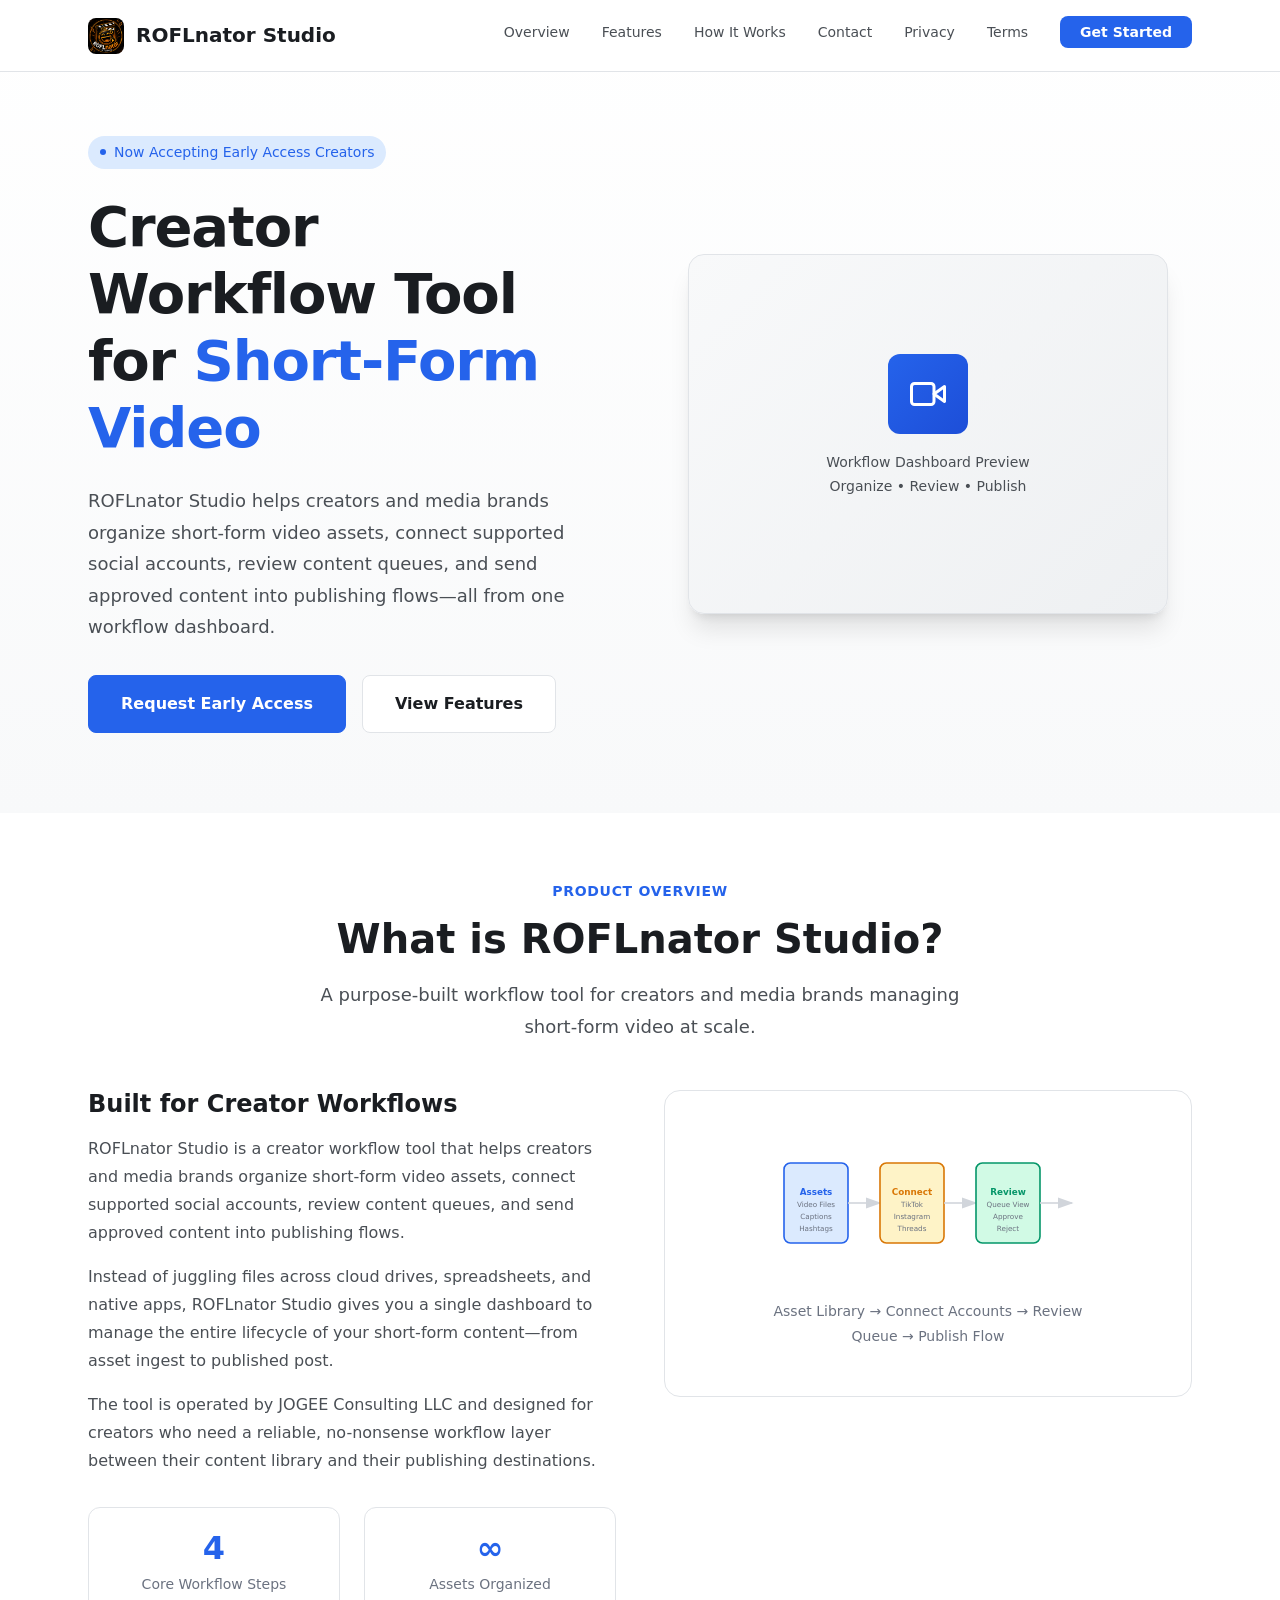
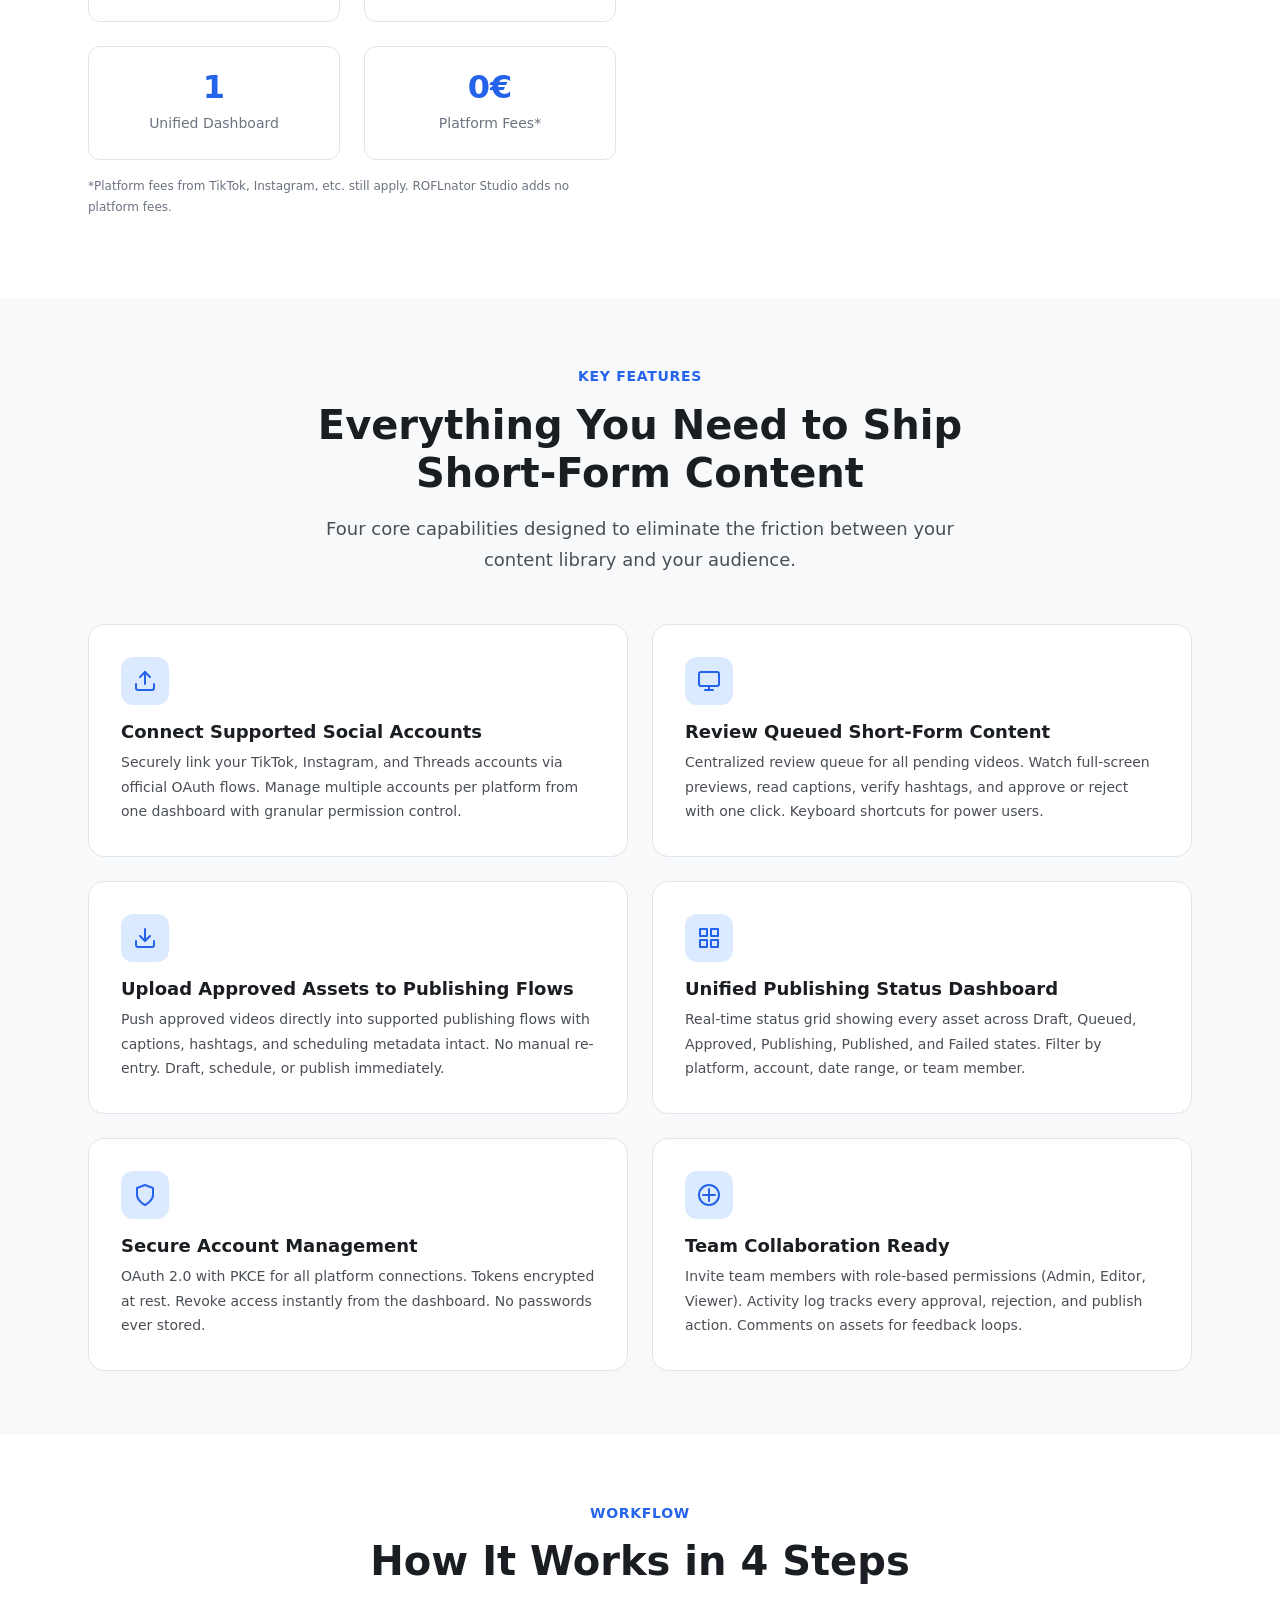
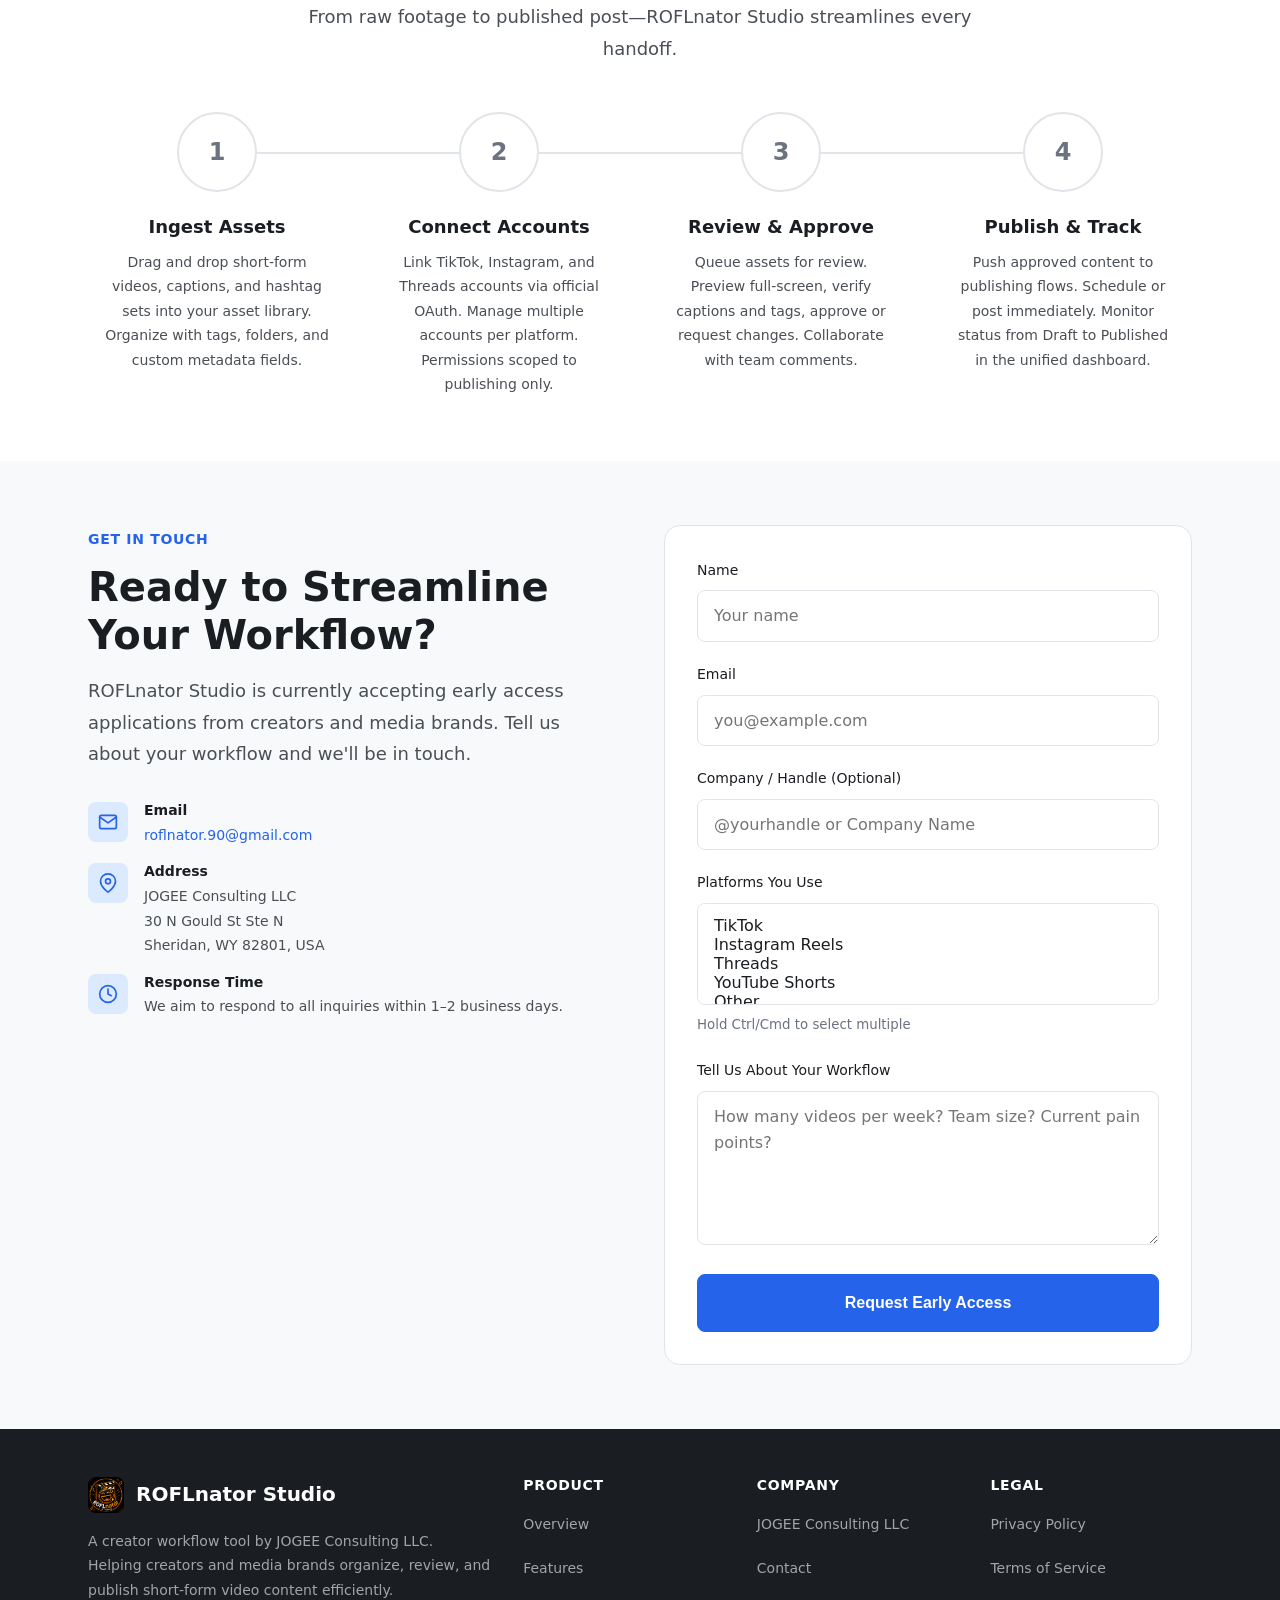
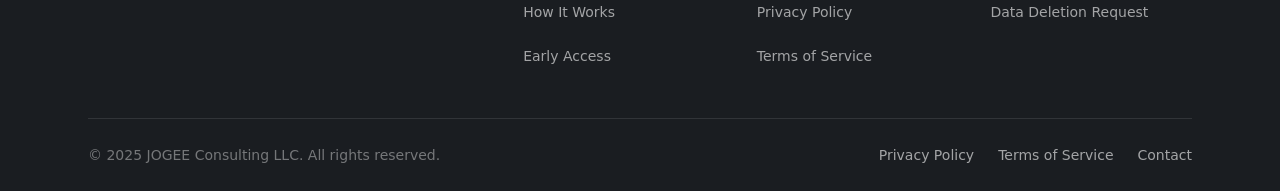
==== commit 02dab204: "Update icons and page titles per TikTok review feedback" ====
--- a/index.html
+++ b/index.html
@@ -14,18 +14,18 @@
   <meta name="twitter:description" content="Organize short-form video assets, connect social accounts, review content queues, and publish approved videos from one workflow dashboard.">
   <title>ROFLnator Studio - Creator Workflow Tool for Short-Form Video</title>
   <link rel="stylesheet" href="styles.css">
-  <link rel="icon" type="image/svg+xml" href="favicon.svg">
-  <link rel="apple-touch-icon" href="apple-touch-icon.png">
-  <link rel="manifest" href="site.webmanifest">
-</head>
+    <link rel="icon" type="image/png" href="favicon.png">
+    <link rel="apple-touch-icon" href="app-icon.png">
+    <link rel="manifest" href="site.webmanifest">
+  </head>
 <body>
   <!-- Header -->
   <header class="site-header" role="banner">
-    <div class="container">
-      <a href="index.html" class="logo" aria-label="ROFLnator Studio Home">
-        <span class="logo-mark" aria-hidden="true">R</span>
-        <span>ROFLnator Studio</span>
-      </a>
+      <div class="container">
+        <a href="index.html" class="logo" aria-label="ROFLnator Studio Home">
+          <img class="logo-mark" src="app-icon.png" alt="" aria-hidden="true" width="36" height="36">
+          <span>ROFLnator Studio</span>
+        </a>
       
       <nav class="nav" role="navigation" aria-label="Main navigation">
         <ul class="nav-list" id="navList">
@@ -408,13 +408,13 @@
 
   <!-- Footer -->
   <footer class="site-footer" role="contentinfo">
-    <div class="container">
-      <div class="footer-content">
-        <div class="footer-brand">
-          <a href="index.html" class="logo" aria-label="ROFLnator Studio Home">
-            <span class="logo-mark" aria-hidden="true">R</span>
-            <span>ROFLnator Studio</span>
-          </a>
+      <div class="container">
+        <div class="footer-content">
+          <div class="footer-brand">
+            <a href="index.html" class="logo" aria-label="ROFLnator Studio Home">
+              <img class="logo-mark" src="app-icon.png" alt="" aria-hidden="true" width="36" height="36">
+              <span>ROFLnator Studio</span>
+            </a>
           <p>
             A creator workflow tool by JOGEE Consulting LLC. Helping creators and media brands organize, review, and publish short-form video content efficiently.
           </p>
